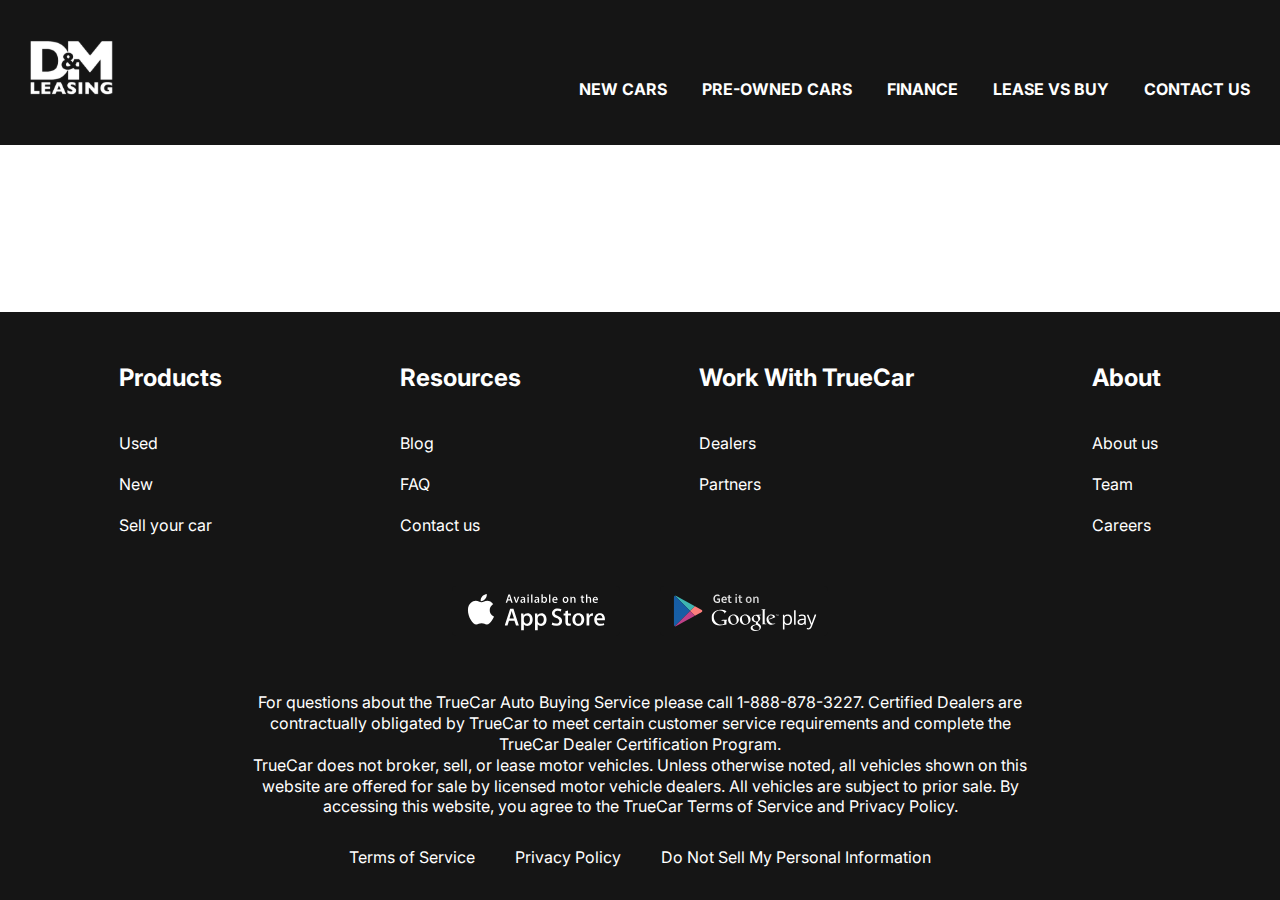
==== contacts.html @ af0cc196 "first commit 3:00" ====
<!DOCTYPE html>
<html lang="en">
<head>
  <meta charset="UTF-8">
  <meta http-equiv="X-UA-Compatible" content="IE=edge">
  <meta name="viewport" content="width=device-width, initial-scale=1.0">
  <title>Document</title>
  <link rel="preconnect" href="https://fonts.googleapis.com">
  <link rel="preconnect" href="https://fonts.gstatic.com" crossorigin>
  <link href="https://fonts.googleapis.com/css2?family=Inter:wght@400;700&family=Roboto:ital,wght@1,700&display=swap"
    rel="stylesheet">
  <link rel="stylesheet" href="css/style.css">
</head>
<body>

  <div class="wrapper">
  <header class="header">
      <div class="container">
        <div class="header__inner">
          <a class="logo" href="#">
            <img class="logo__img" src="images/logo.svg" alt="">
          </a>
          <nav class="menu">
            <ul class="menu__list">
              <li class="menu__list-item">
                <a class="menu__list-link" href="#">NEW CARS</a>
              </li>
              <li class="menu__list-item">
                <a class="menu__list-link" href="#">PRE-OWNED CARS</a>
              </li>
              <li class="menu__list-item">
                <a class="menu__list-link" href="#">FINANCE</a>
              </li>
              <li class="menu__list-item">
                <a class="menu__list-link" href="#">LEASE VS BUY</a>
              </li>
              <li class="menu__list-item">
                <a class="menu__list-link" href="#">CONTACT US</a>
              </li>
            </ul>
          </nav>
        </div>
      </div>
    </header>
    <main class="main">

      
    </main>
    <footer class="footer">
      <div class="container">
        <nav class="footer__menu">
          <ul class="footer__menu-list">
            <li class="footer__menu-item">
              <p class="footer__menu-title">Products</p>
            </li>
            <li class="footer__menu-item">
              <a class="footer__menu-link" href="#">Used</a>
            </li>
            <li class="footer__menu-item">
              <a class="footer__menu-link" href="#">New</a>
            </li>
            <li class="footer__menu-item">
              <a class="footer__menu-link" href="#">Sell your car</a>
            </li>
          </ul>
          <ul class="footer__menu-list">
            <li class="footer__menu-item">
              <p class="footer__menu-title">Resources</p>
            </li>
            <li class="footer__menu-item">
              <a class="footer__menu-link" href="#">Blog</a>
            </li>
            <li class="footer__menu-item">
              <a class="footer__menu-link" href="#">FAQ</a>
            </li>
            <li class="footer__menu-item">
              <a class="footer__menu-link" href="#">Contact us</a>
            </li>
          </ul>
          <ul class="footer__menu-list">
            <li class="footer__menu-item">
              <p class="footer__menu-title">Work With TrueCar</p>
            </li>
            <li class="footer__menu-item">
              <a class="footer__menu-link" href="#">Dealers</a>
            </li>
            <li class="footer__menu-item">
              <a class="footer__menu-link" href="#">Partners</a>
            </li>
          </ul>
          <ul class="footer__menu-list">
            <li class="footer__menu-item">
              <p class="footer__menu-title">About</p>
            </li>
            <li class="footer__menu-item">
              <a class="footer__menu-link" href="#">About us</a>
            </li>
            <li class="footer__menu-item">
              <a class="footer__menu-link" href="#">Team</a>
            </li>
            <li class="footer__menu-item">
              <a class="footer__menu-link" href="#">Careers</a>
            </li>
          </ul>
        </nav>
          <ul class="app">
            <li class="app__item">
              <a class="app__class-link" href="#">
                <img class="app__item-img" src="images/appstore.svg" alt="">
              </a>
            </li>
            <li class="app__item">
              <a class="app__class-link" href="#">
                <img class="app__item-img" src="images/googleplay.svg" alt="">
              </a>
            </li>
          </ul>
          <div class="footer__copy">
            <p class="footer__copy-text">
              For questions about the TrueCar Auto Buying Service please call 1-888-878-3227.
              Certified Dealers are contractually obligated by TrueCar to meet certain customer service requirements and complete the
              TrueCar Dealer Certification Program.
            </p>
            <p class="footer__copy-text">
              TrueCar does not broker, sell, or lease motor vehicles. Unless otherwise noted, all vehicles shown on this website are
              offered for sale by licensed motor vehicle dealers. All vehicles are subject to prior sale. By accessing this website,
              you agree to the TrueCar Terms of Service and Privacy Policy.
            </p>
          </div>
          <nav class="copy__nav">
            <ul class="copy__nav-list">
              <li class="copy__nav-item">
                <a class="copy__nav-link" href="#">Terms of Service</a>
              </li>
              <li class="copy__nav-item">
                <a class="copy__nav-link" href="#">Privacy Policy</a>
              </li>
              <li class="copy__nav-item">
                <a class="copy__nav-link" href="#">Do Not Sell My Personal Information</a>
              </li>
            </ul>
          </nav>
      </div>
    </footer>
  </div>
  
</body>
</html>
---- css/style.css ----
html {
  box-sizing: border-box;
}

*,
*::after,
*::before {
  box-sizing: inherit;
  margin: 0;
  padding: 0;
}

html,
body {
  height: 100%;
}

ul {
  list-style-type: none;
}

a {
  text-decoration: none;
  color: inherit;
}

.wrapper {
  min-height: 100%;
  display: flex;
  flex-direction: column;
}

.container {
  max-width: 1220px;
  margin: 0 auto;
  padding: 10px auto;
}

body {
  font-family: 'Inter', sans-serif;
  font-size: 16px;
  font-weight: 400;
  line-height: 1.3;
}

.header {
  background-color: #151515;
}

.header-main {
  background-color: transparent;
  position: absolute;
  z-index: 5;
  left: 0;
  right: 0;
}

.header__inner {
  padding-top: 40px;
  padding-bottom: 45px;
  display: flex;
  justify-content: space-between;
  align-items: flex-end;
}

.menu__list {
  display: flex;
  gap: 35px;
}

.menu__list-link {
  color: #fff;
  text-transform: uppercase;
  font-weight: 700;
}

.footer {
  background-color: #151515;
  padding: 50px 0 32px;
  color: #fff;
}

.footer__menu {
  display: flex;
  justify-content: space-around;
  margin-bottom: 50px;
}

.footer__menu-list {
  max-width: 250px;
}

.footer__menu-title {
  font-weight: 700;
  font-size: 24px;
  padding-bottom: 20px;
}

.footer__menu-item+.footer__menu-item {
  padding-top: 20px;
}

.app {
  display: flex;
  justify-content: center;
  gap: 40px;
  margin-bottom: 52px;
}

.footer__copy {
  max-width: 800px;
  margin: 0 auto 30px;
  text-align: center;
}

.copy__nav-list {
  display: flex;
  justify-content: center;
  gap: 40px;
}

.main {
  flex-grow: 1;
}

.top {
  color: #fff;
  text-align: center;
  padding-top: 250px;
  padding-bottom: 50px;
  position: absolute;
  z-index: 5;
  left: 0;
  right: 0;
}

.title {
  padding-bottom: 40px;
  font-size: 96px;
  font-weight: 700;
}

.top__link {
  background-color: #151515;
  padding: 23px;
  max-width: 430px;
  width: 100%;
  display: inline-block;
  text-transform: uppercase;
  font-size: 36px;
  font-weight: 700;
}

.swiper::after{
  content: '';
  background: rgba(21, 21, 21,.6);
  position: absolute;
  z-index: 5;
  left: 0;
  right: 0;
  bottom: 0;
  top: 0;

}


.swiper-wrapper {
}

.swiper-slide {
  background-repeat: no-repeat;
  block-size: cover;
  background-position: center;
  height: 100vh;
}

.swiper-pagination-bullet{
  width: 120px;
  height: 3px;
  background-color: #151515;
  border-radius: 0;
  opacity: 1;
}


.swiper-pagination-horizontal.swiper-pagination-bullets .swiper-pagination-bullet {
  margin: 0 15px;
}
 

.swiper-pagination-bullets.swiper-pagination-horizontal {
  bottom: 50px;
}

.swiper-pagination-bullet-active{
  height: 6px;
  background-color: #fff;
}
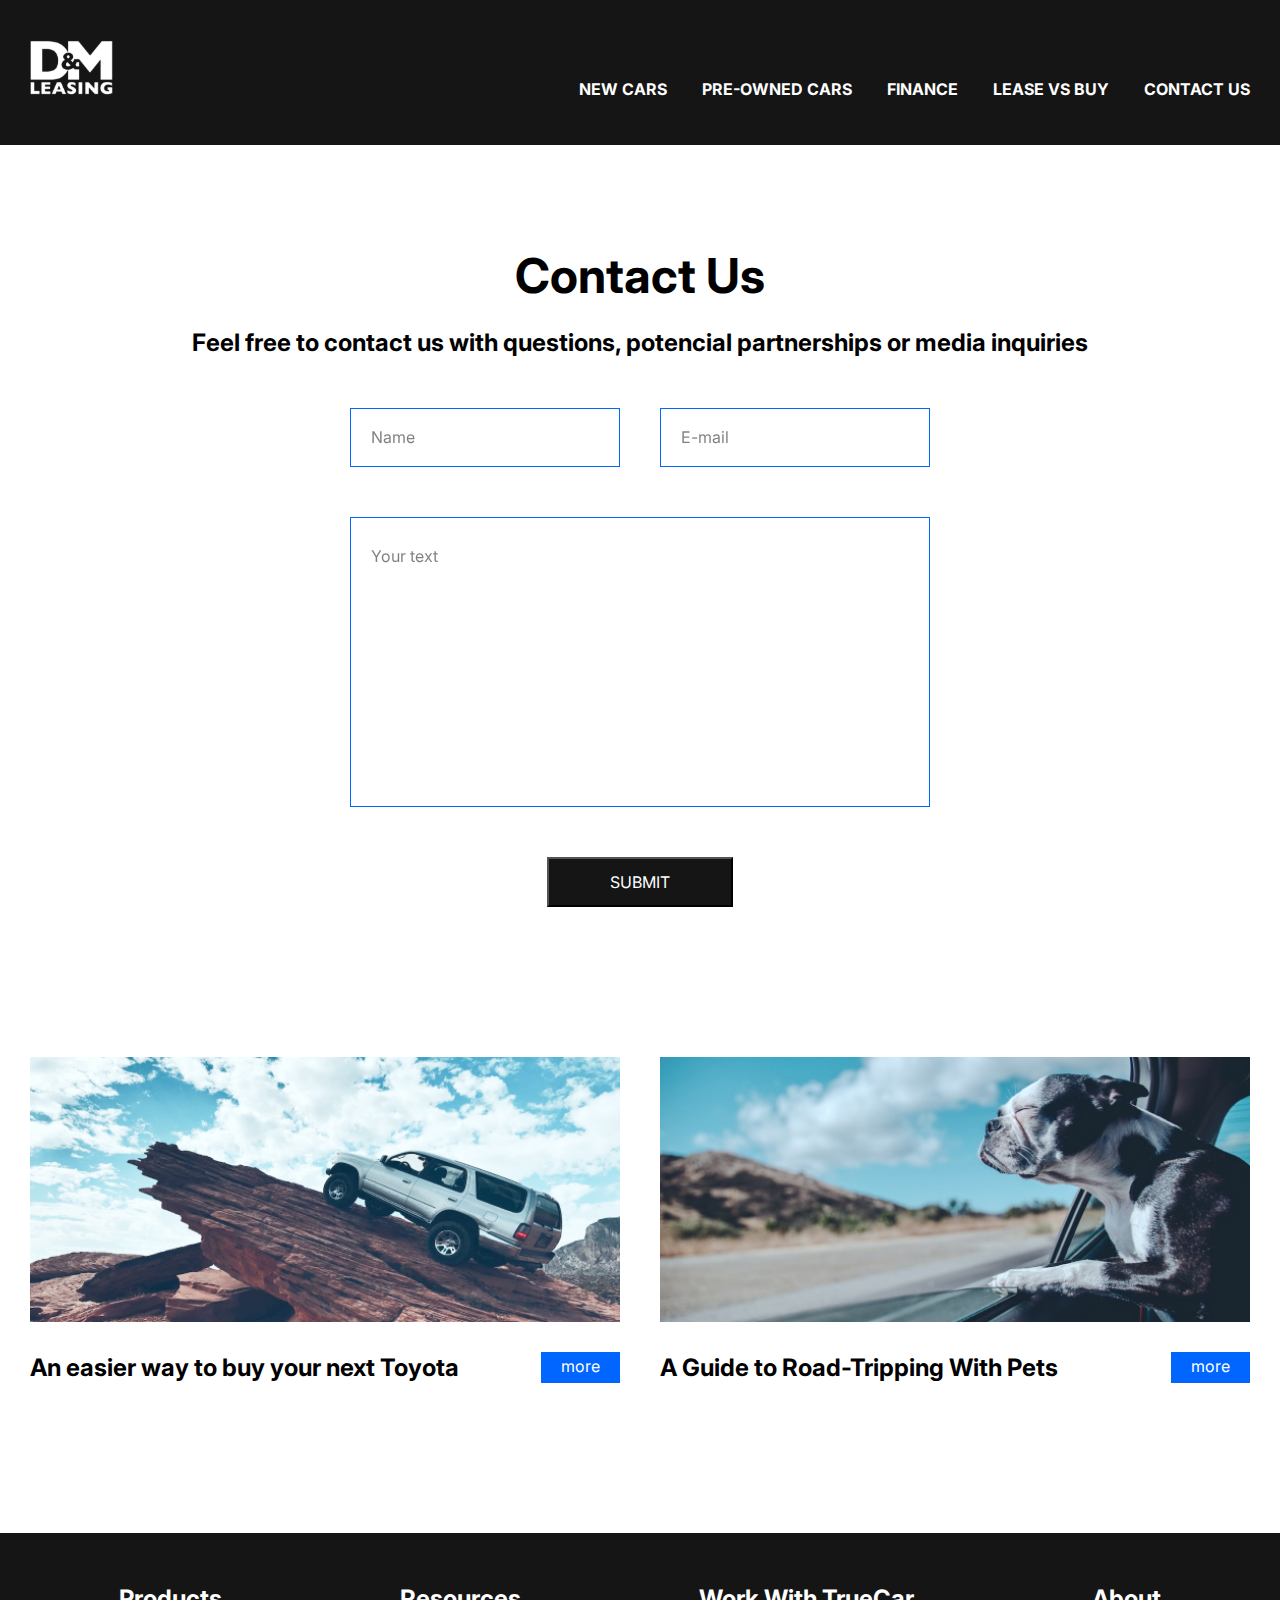
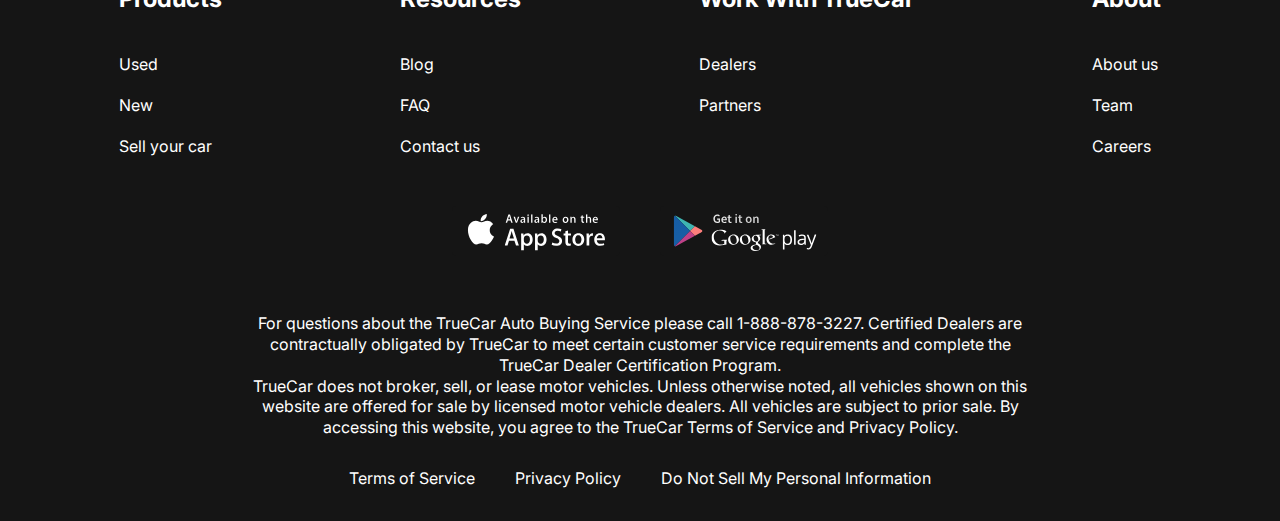
==== commit 7e9e46ce: "add contacts- page" ====
--- a/contacts.html
+++ b/contacts.html
@@ -17,7 +17,7 @@
   <header class="header">
       <div class="container">
         <div class="header__inner">
-          <a class="logo" href="#">
+          <a class="logo" href="index.html">
             <img class="logo__img" src="images/logo.svg" alt="">
           </a>
           <nav class="menu">
@@ -43,9 +43,37 @@
       </div>
     </header>
     <main class="main">
-
-      
-    </main>
+        <section class="contacts">
+          <div class="container">
+            <h2 class="section-title contacts__title">Contact Us</h2>
+            <p class="contacts__text">
+              Feel free to contact us with questions, potencial partnerships or media inquiries
+            </p>
+            <form class="form" action="#">
+              <input class="form__input" type="text" placeholder="Name"> 
+              <input class="form__input" type="email" placeholder="E-mail">
+              <textarea class="form__textarea" placeholder="Your text"></textarea>
+              <button class="form__btn" type="submit">SUBMIT</button>
+            </form>
+          </div>
+        </section>
+        <section class="blog">
+          <div class="container">
+            <div class="blog__items">
+              <div class="blog__item">
+                <img class="blog__item-img" src="images/blog-1.jpg" alt="">
+                <h4 class="blog__item-title">An easier way to buy your next Toyota</h4>
+                <a class="blog__item-link" href="#">more</a>
+              </div>
+              <div class="blog__item">
+                <img class="blog__item-img" src="images/blog-2.jpg" alt="">
+                <h4 class="blog__item-title">A Guide to Road-Tripping With Pets</h4>
+                <a class="blog__item-link" href="#">more</a>
+              </div>
+            </div>
+          </div>
+        </section>
+     </main>
     <footer class="footer">
       <div class="container">
         <nav class="footer__menu">
--- a/css/style.css
+++ b/css/style.css
@@ -1,10 +1,8 @@
 html {
   box-sizing: border-box;
-}
-
-*,
-*::after,
-*::before {
+ }
+
+*, *::after,  *::before {
   box-sizing: inherit;
   margin: 0;
   padding: 0;
@@ -22,32 +20,39 @@
 a {
   text-decoration: none;
   color: inherit;
-}
-
-.wrapper {
+} 
+
+.section-title{
+  margin-bottom: 50px;
+  font-size: 48px;
+  font-weight: 700;
+  text-align: center;
+}
+
+.wrapper{
   min-height: 100%;
   display: flex;
   flex-direction: column;
 }
 
-.container {
+.container{
   max-width: 1220px;
   margin: 0 auto;
   padding: 10px auto;
 }
 
-body {
+body{
   font-family: 'Inter', sans-serif;
   font-size: 16px;
   font-weight: 400;
   line-height: 1.3;
 }
 
-.header {
+.header{
   background-color: #151515;
 }
 
-.header-main {
+.header-main{
   background-color: transparent;
   position: absolute;
   z-index: 5;
@@ -68,7 +73,7 @@
   gap: 35px;
 }
 
-.menu__list-link {
+.menu__list-link { 
   color: #fff;
   text-transform: uppercase;
   font-weight: 700;
@@ -96,7 +101,7 @@
   padding-bottom: 20px;
 }
 
-.footer__menu-item+.footer__menu-item {
+.footer__menu-item + .footer__menu-item {
   padding-top: 20px;
 }
 
@@ -153,7 +158,7 @@
 
 .swiper::after{
   content: '';
-  background: rgba(21, 21, 21,.6);
+  background: rgba(21,21,21,.6);
   position: absolute;
   z-index: 5;
   left: 0;
@@ -164,12 +169,10 @@
 }
 
 
-.swiper-wrapper {
-}
 
 .swiper-slide {
   background-repeat: no-repeat;
-  block-size: cover;
+  background-size: cover;
   background-position: center;
   height: 100vh;
 }
@@ -195,4 +198,226 @@
 .swiper-pagination-bullet-active{
   height: 6px;
   background-color: #fff;
-}+}
+
+.why-lease{
+  padding: 150px 0;
+}
+
+.why-lease__list{
+  display: grid;
+  grid-template-columns: repeat(4, 1fr);
+  gap: 40px;
+  text-align: center;
+}
+.why-lease__item-img{
+  margin-bottom: 30px;
+
+}
+.why-lease__item-title{
+ margin-bottom: 30px;
+ font-size: 24px;
+ font-weight: 700;
+}
+
+.how-does{
+  padding-bottom: 150px;
+}
+.how-does__inner{
+  max-width: 600px;
+  margin: 0 auto;
+}
+
+.how__does-title{
+  font-size: 24px;
+  font-weight: 700;
+  padding-top: 50px;
+}
+
+.how__does-list{
+  padding: 50px 0 70px;
+  counter-reset: myCounter;
+}
+
+.how__does-item{
+  list-style-type: none;
+  width: 270px;
+  position: relative;
+  margin-left: auto;
+  padding-left: 240px;
+  box-sizing: content-box;
+  padding: 19px 0 19px 240px;
+  min-height: 63px;
+}
+
+.how__does-item + .how__does-item{
+ margin-top: 40px;
+}
+
+.how__does-item::before{
+  counter-increment: myCounter;
+  content: counter(myCounter);
+  display: flex;
+  justify-content: center;
+  align-items: center; 
+  font-size: 48px;
+  font-weight: 700;
+  background-color: #0066ff;
+  width: 100px;
+  height: 100px;
+  border-radius: 50%;
+  color: #fff;
+  position: absolute;
+  left: 0;
+  top: 0;
+} 
+
+.video{
+  padding-bottom: 150px;
+}
+
+.video__title{
+  margin-bottom: 20px;
+} 
+
+.video__text{
+  font-size: 24px;
+  font-weight: 700;
+  margin-bottom: 50px;
+  text-align: center;
+}
+
+.video__content{
+  margin: 0 auto;
+  display: block;
+}
+.important{
+  padding-bottom: 150px;
+}
+
+.important__title{
+  margin-bottom: 20px;
+}
+.important__text{
+  max-width: 580px;
+  margin: 0 auto 50px;
+}
+
+.important__list{
+  display: grid;
+  grid-template-columns: repeat(4, 1fr);
+}
+
+.important__item-img{
+  margin-bottom: 20px;
+}
+
+.contacts{
+  padding: 100px 0 150px;
+}
+
+.contacts__title{
+  margin-bottom: 20px;
+}
+
+.contacts__text{
+  text-align: center;
+  font-weight: 700;
+  font-size: 24px;
+  margin-bottom: 50px;
+  padding: 0 100px;
+}
+
+.form{
+  max-width: 580px;
+  margin: 0 auto;
+  display: flex; 
+  justify-content: space-between;
+  flex-wrap: wrap;
+}
+
+.form__input{
+  width: 270px;
+  padding: 18px 20px;
+  display: inline-block;
+  border: 1px solid #0066FF;
+  margin-bottom: 50px;
+  font-family: 'Inter', sans-serif;
+  font-size: 16px;
+  font-weight: 400;
+  line-height: 1.3;
+  color: #000;
+}
+   
+
+.form__input::placeholder,
+.form__textarea::placeholder{
+  font-family: 'Inter', sans-serif;
+  font-size: 16px;
+  font-weight: 400;
+  line-height: 1.3;
+  color: #000;
+  opacity: 0.5;
+}
+
+.form__textarea{
+  width: 100%;
+  resize: none;
+  padding: 28px 20px;
+  height: 290px;
+  border: 1px solid #0066FF;
+  font-family: 'Inter', sans-serif;
+  font-size: 16px;
+  font-weight: 400;
+  line-height: 1.3;
+  color: #000;
+  margin-bottom: 50px;
+}
+
+.form__btn{
+  text-transform: uppercase;
+  color: #fff;
+  background-color: #151515;
+  font-family: 'Inter', sans-serif;
+  font-size: 16px;
+  font-weight: 400;
+  padding: 13px 61px;
+  margin: 0 auto;
+}
+
+.blog{
+  padding-bottom: 150px;
+}
+
+.blog__items{
+  display: grid;
+  grid-template-columns: repeat(2, 1fr);
+  gap: 40px;
+}
+
+.blog__item{
+  display: flex;
+  justify-content: space-between;
+  flex-wrap: wrap;
+}
+
+.blog__item-img{
+  margin-bottom: 30px;
+  width: 100%;
+}
+
+.blog__item-title{
+  flex-basis: 446px;
+  font-size: 24px;
+  font-weight: 700;
+}
+
+.blog__item-link{
+  color: #fff;
+  background-color: #0066ff;
+  padding: 4px 20px;
+}
+
+
+
+
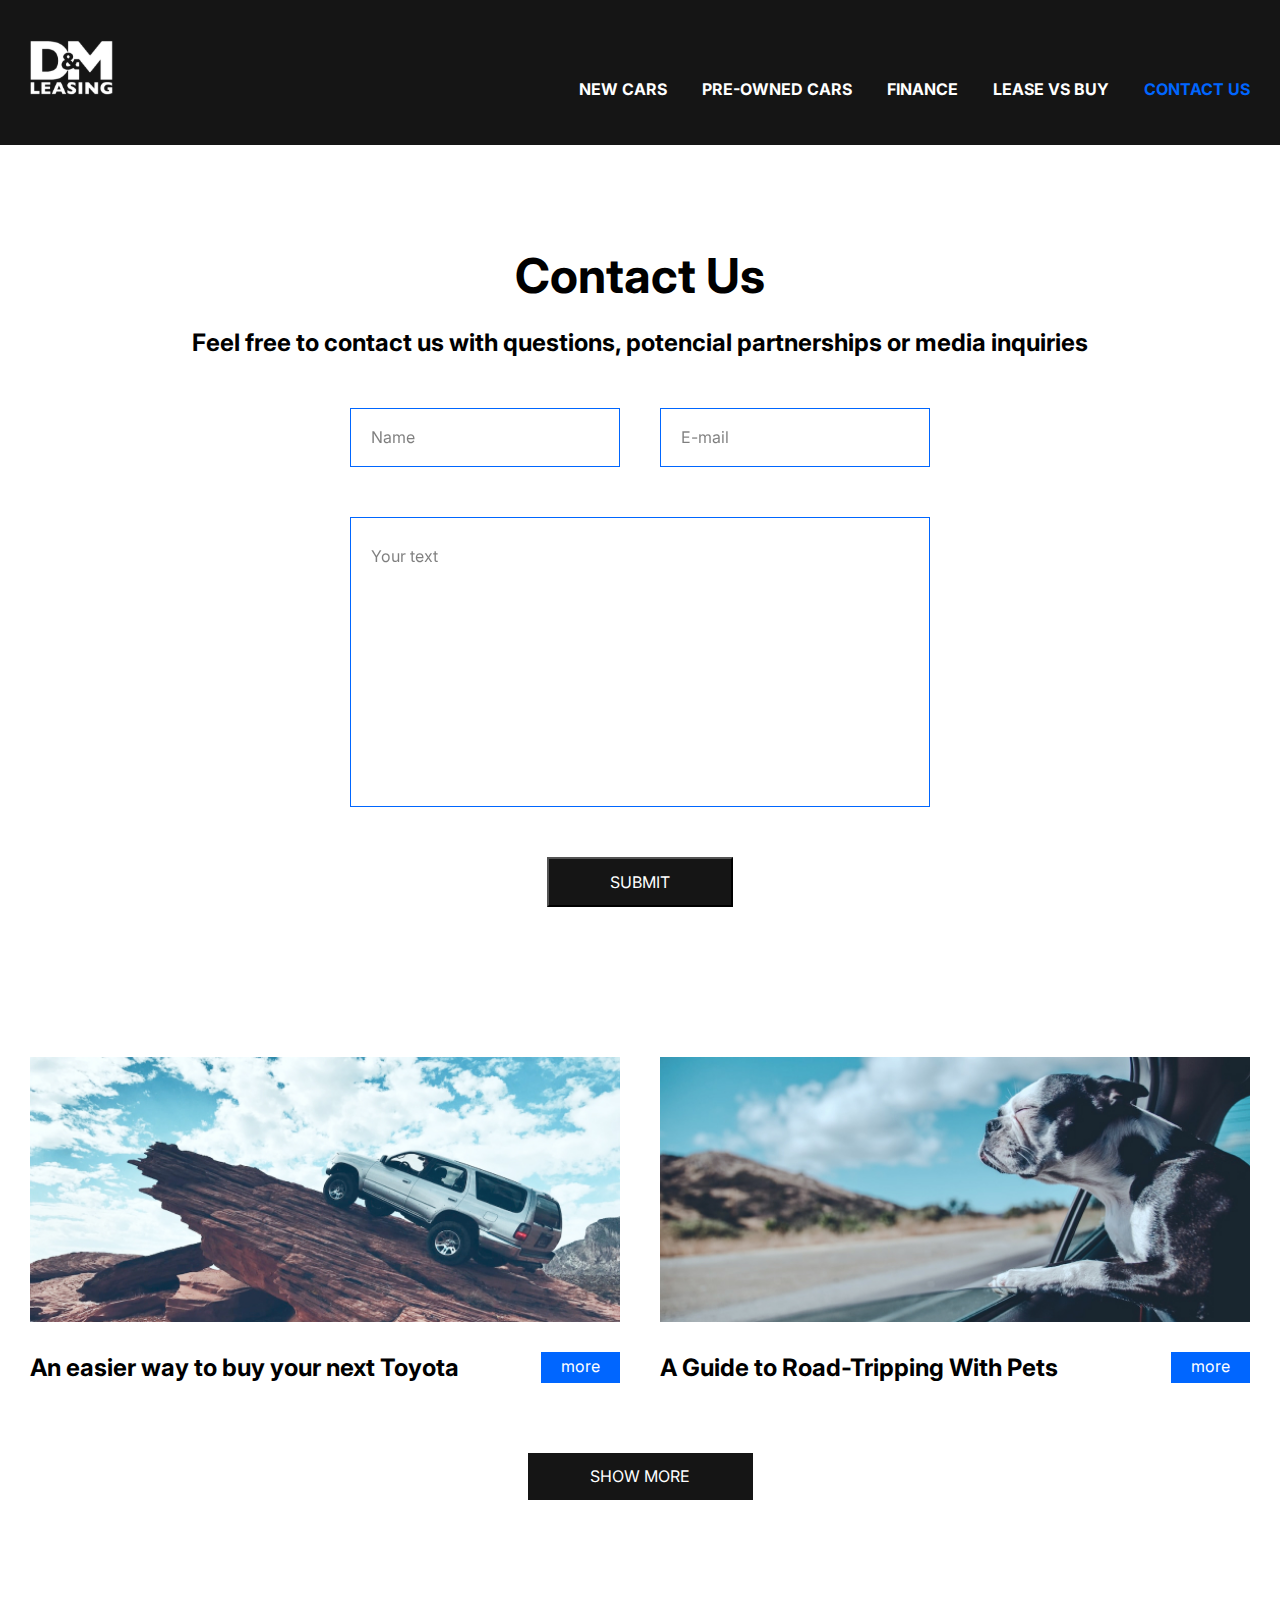
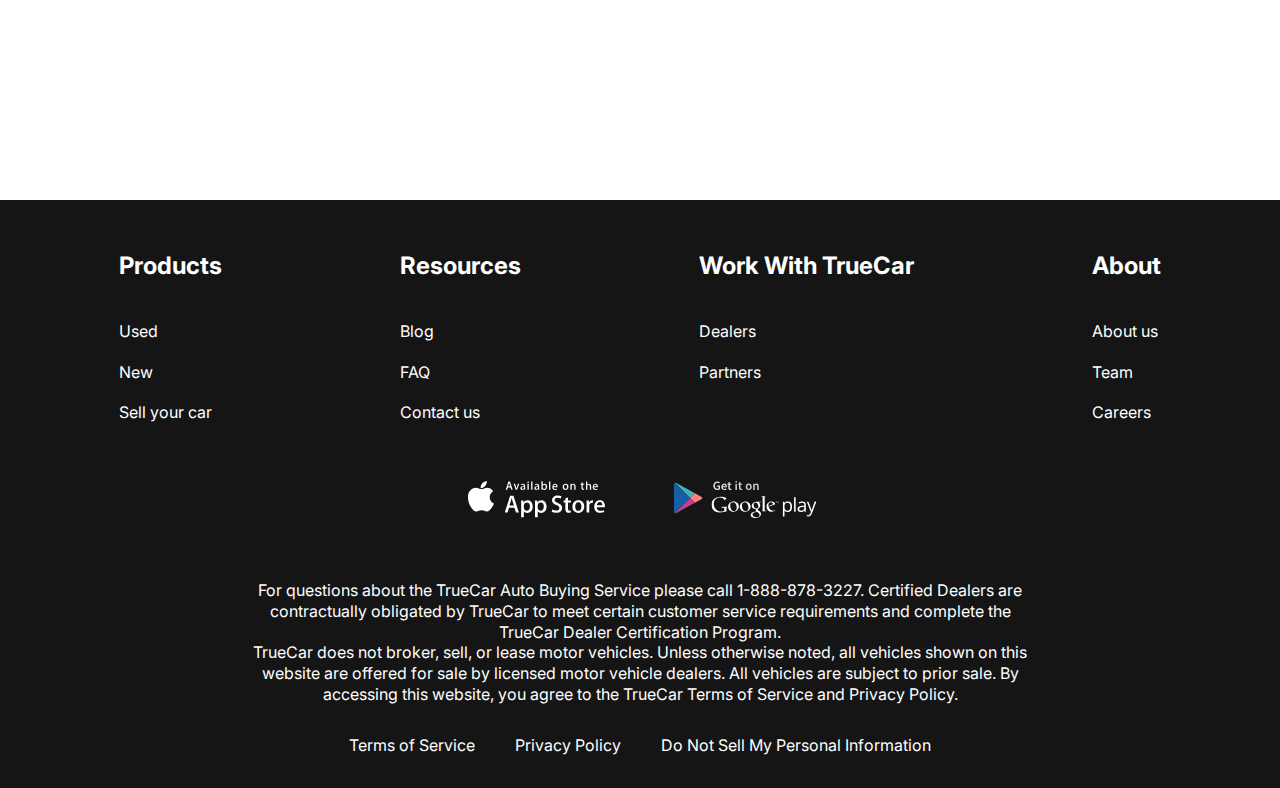
==== commit 139b52ec: "finish" ====
--- a/contacts.html
+++ b/contacts.html
@@ -23,7 +23,7 @@
           <nav class="menu">
             <ul class="menu__list">
               <li class="menu__list-item">
-                <a class="menu__list-link" href="#">NEW CARS</a>
+                <a class="menu__list-link" href="new-cars.html">NEW CARS</a>
               </li>
               <li class="menu__list-item">
                 <a class="menu__list-link" href="#">PRE-OWNED CARS</a>
@@ -35,7 +35,8 @@
                 <a class="menu__list-link" href="#">LEASE VS BUY</a>
               </li>
               <li class="menu__list-item">
-                <a class="menu__list-link" href="#">CONTACT US</a>
+                <a class="menu__list-link 
+                menu__list-link--active" href="#">CONTACT US</a>
               </li>
             </ul>
           </nav>
@@ -71,6 +72,7 @@
                 <a class="blog__item-link" href="#">more</a>
               </div>
             </div>
+            <a class="showmore-link" href="#">SHOW MORE</a>
           </div>
         </section>
      </main>
--- a/css/style.css
+++ b/css/style.css
@@ -77,6 +77,10 @@
   color: #fff;
   text-transform: uppercase;
   font-weight: 700;
+}
+
+.menu__list-link--active{
+  color: #0066FF;
 }
 
 .footer {
@@ -393,6 +397,7 @@
   display: grid;
   grid-template-columns: repeat(2, 1fr);
   gap: 40px;
+  margin-bottom: 70px;
 }
 
 .blog__item{
@@ -418,6 +423,99 @@
   padding: 4px 20px;
 }
 
-
-
-
+.showmore-link{
+ text-transform: uppercase;
+ background-color: #151515;
+ padding: 13px;
+ color: #fff;
+ width: 225px;
+ margin: 70px auto 150px; 
+ text-align: center;
+ display: block;
+
+}
+
+.choose{
+  padding: 100px 0 150px;
+}
+
+.tabs__btn{
+  padding: 0 150px;
+  display: flex;
+justify-content: space-between;
+  gap: 80px;
+  padding-bottom: 100px;
+   
+}
+
+.tabs__btn-item{
+  font-size: 24px;
+  font-weight: 700;
+  cursor: pointer;
+  border: none;
+  background-color: transparent;
+  padding: 0;
+}
+
+.tabs__btn-item--active{
+   color: #0066FF;
+}
+
+.tabs__content-item{
+  display: none;
+  grid-template-columns: repeat(4, 1fr);
+  gap: 100px 40px;
+}
+ 
+.tabs__content-item.tabs__content-item--active{
+  display: grid;
+}
+
+.card{
+  text-align: center;
+}
+
+/* .card__img{
+  margin-bottom: 20px;
+} */
+
+.card__content{
+  padding: 0 5px;
+  border: 1px solid #0066FF;
+  border-top: 0;
+}
+
+.card__img{
+  display: block;
+}
+
+.card__title{
+  padding-top: 20px;
+  font-size: 24px;
+  font-weight: 700;
+  margin-bottom: 20px;
+
+}
+
+.card__text{
+  margin-bottom: 20px;
+}
+
+.card__price{
+ margin-bottom: 20px;
+ margin-bottom: 20px;
+ font-weight: 700;
+ font-size: 24px;
+}
+
+.card__link{ 
+
+}  
+
+.card__link{
+  display: block;
+  color: #0066FF;
+  border: 1px solid #0066FF;
+  border-top: 0;
+}
+
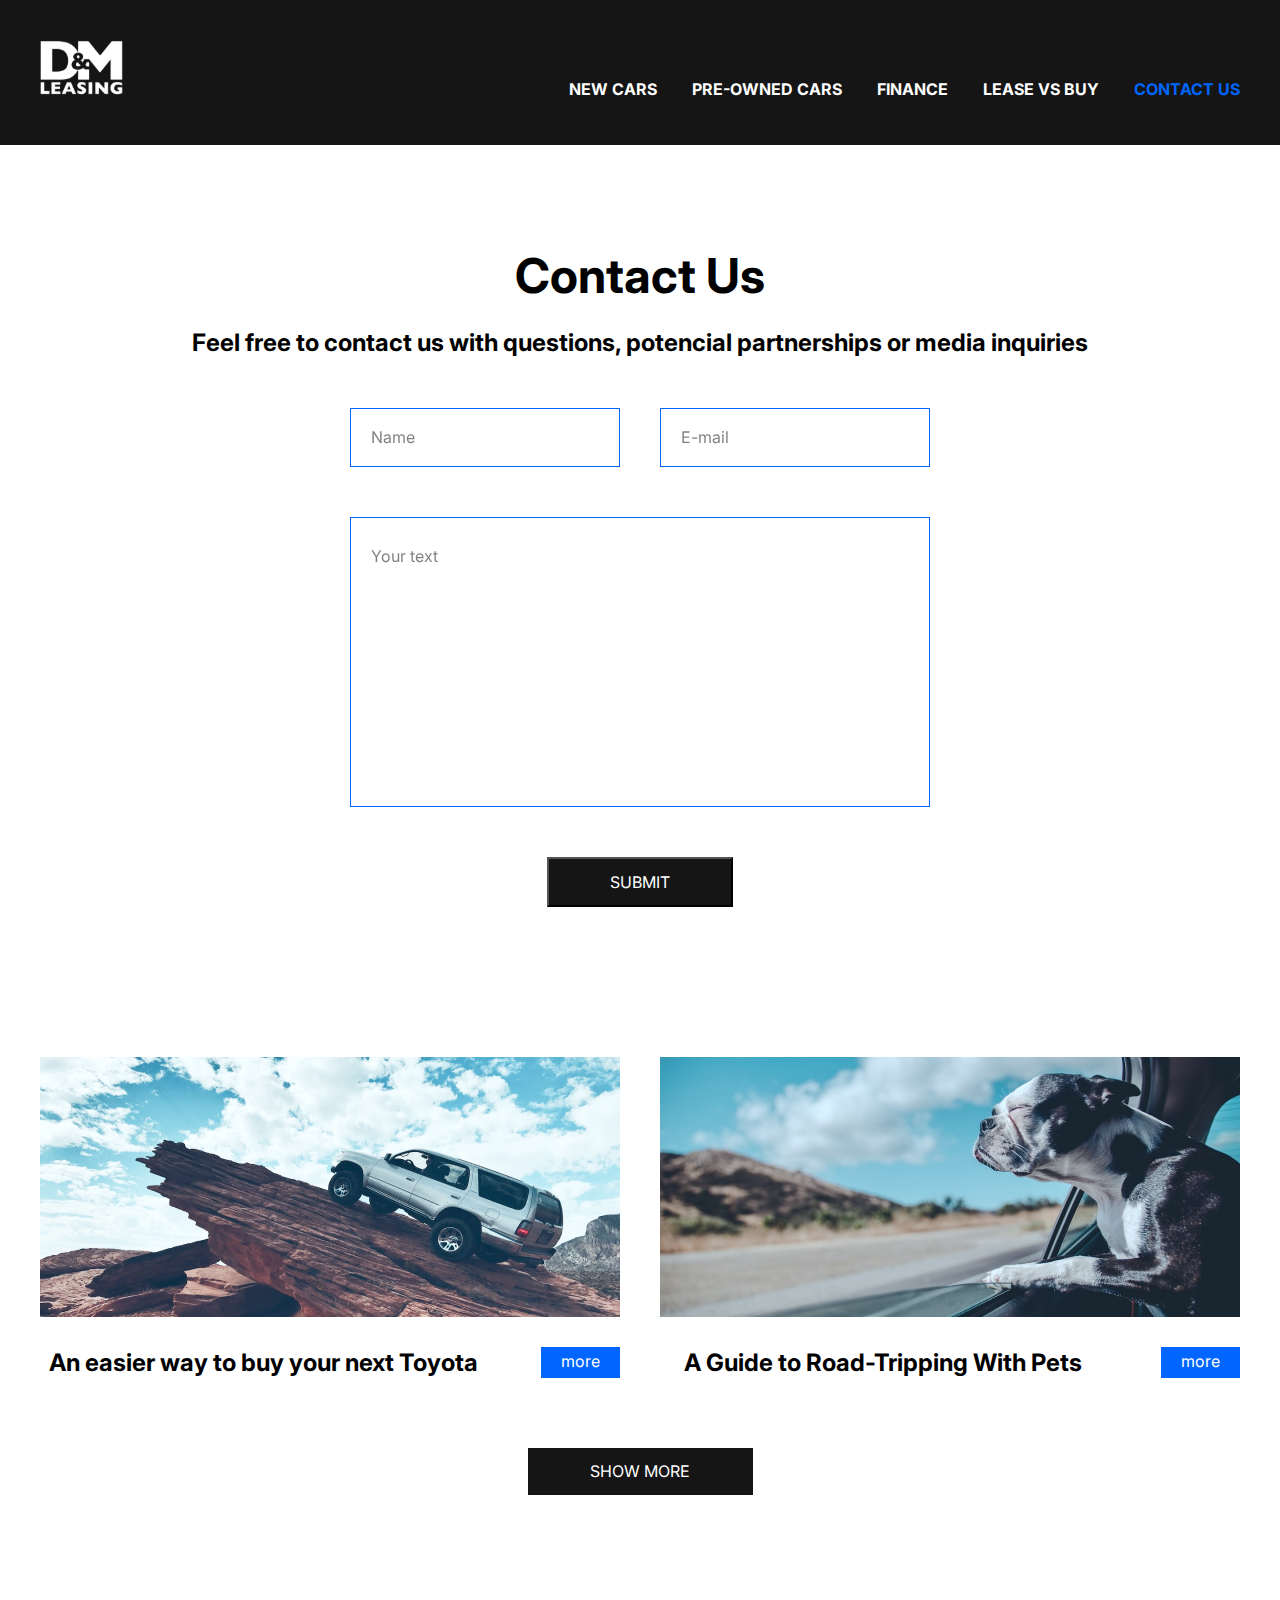
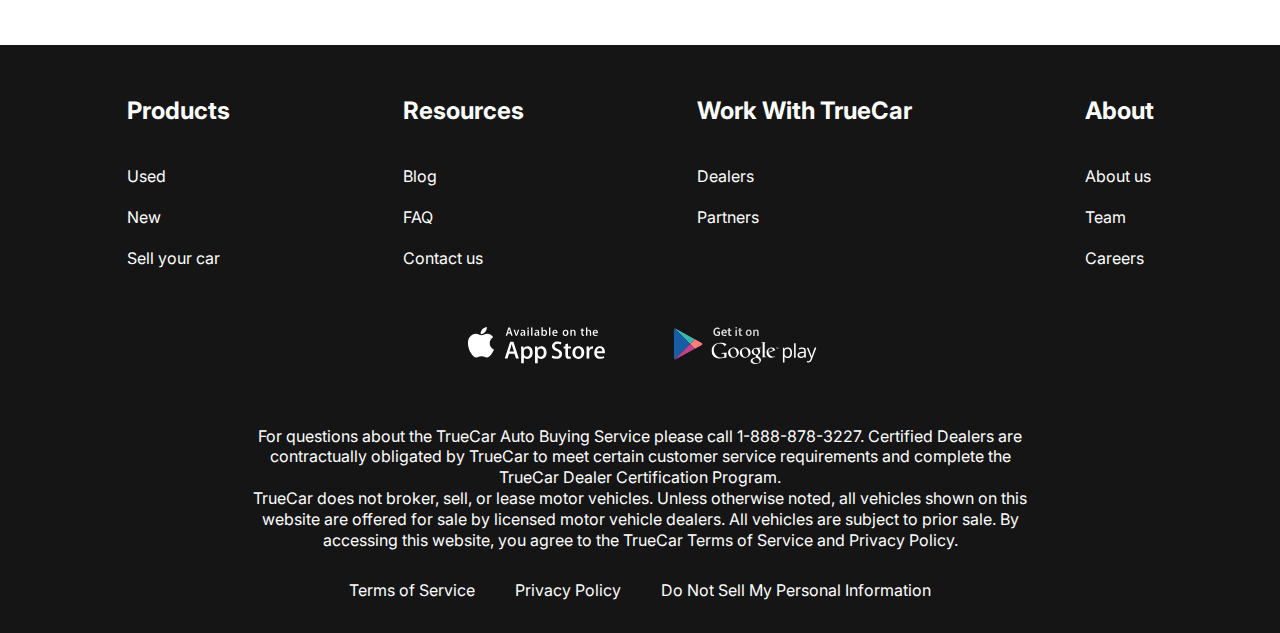
==== commit f3b21309: "add before finish" ====
--- a/contacts.html
+++ b/contacts.html
@@ -1,5 +1,6 @@
 <!DOCTYPE html>
 <html lang="en">
+
 <head>
   <meta charset="UTF-8">
   <meta http-equiv="X-UA-Compatible" content="IE=edge">
@@ -11,10 +12,11 @@
     rel="stylesheet">
   <link rel="stylesheet" href="css/style.css">
 </head>
+
 <body>
 
   <div class="wrapper">
-  <header class="header">
+    <header class="header">
       <div class="container">
         <div class="header__inner">
           <a class="logo" href="index.html">
@@ -44,38 +46,38 @@
       </div>
     </header>
     <main class="main">
-        <section class="contacts">
-          <div class="container">
-            <h2 class="section-title contacts__title">Contact Us</h2>
-            <p class="contacts__text">
-              Feel free to contact us with questions, potencial partnerships or media inquiries
-            </p>
-            <form class="form" action="#">
-              <input class="form__input" type="text" placeholder="Name"> 
-              <input class="form__input" type="email" placeholder="E-mail">
-              <textarea class="form__textarea" placeholder="Your text"></textarea>
-              <button class="form__btn" type="submit">SUBMIT</button>
-            </form>
+      <section class="contacts">
+        <div class="container">
+          <h2 class="section-title contacts__title">Contact Us</h2>
+          <p class="contacts__text">
+            Feel free to contact us with questions, potencial partnerships or media inquiries
+          </p>
+          <form class="form" action="#">
+            <input class="form__input" type="text" placeholder="Name">
+            <input class="form__input" type="email" placeholder="E-mail">
+            <textarea class="form__textarea" placeholder="Your text"></textarea>
+            <button class="form__btn" type="submit">SUBMIT</button>
+          </form>
+        </div>
+      </section>
+      <section class="blog">
+        <div class="container">
+          <div class="blog__items">
+            <div class="blog__item">
+              <img class="blog__item-img" src="images/blog-1.jpg" alt="">
+              <h4 class="blog__item-title">An easier way to buy your next Toyota</h4>
+              <a class="blog__item-link" href="#">more</a>
+            </div>
+            <div class="blog__item">
+              <img class="blog__item-img" src="images/blog-2.jpg" alt="">
+              <h4 class="blog__item-title">A Guide to Road-Tripping With Pets</h4>
+              <a class="blog__item-link" href="#">more</a>
+            </div>
           </div>
-        </section>
-        <section class="blog">
-          <div class="container">
-            <div class="blog__items">
-              <div class="blog__item">
-                <img class="blog__item-img" src="images/blog-1.jpg" alt="">
-                <h4 class="blog__item-title">An easier way to buy your next Toyota</h4>
-                <a class="blog__item-link" href="#">more</a>
-              </div>
-              <div class="blog__item">
-                <img class="blog__item-img" src="images/blog-2.jpg" alt="">
-                <h4 class="blog__item-title">A Guide to Road-Tripping With Pets</h4>
-                <a class="blog__item-link" href="#">more</a>
-              </div>
-            </div>
-            <a class="showmore-link" href="#">SHOW MORE</a>
-          </div>
-        </section>
-     </main>
+          <a class="showmore-link" href="#">SHOW MORE</a>
+        </div>
+      </section>
+    </main>
     <footer class="footer">
       <div class="container">
         <nav class="footer__menu">
@@ -133,46 +135,50 @@
             </li>
           </ul>
         </nav>
-          <ul class="app">
-            <li class="app__item">
-              <a class="app__class-link" href="#">
-                <img class="app__item-img" src="images/appstore.svg" alt="">
-              </a>
+        <ul class="app">
+          <li class="app__item">
+            <a class="app__class-link" href="#">
+              <img class="app__item-img" src="images/appstore.svg" alt="">
+            </a>
+          </li>
+          <li class="app__item">
+            <a class="app__class-link" href="#">
+              <img class="app__item-img" src="images/googleplay.svg" alt="">
+            </a>
+          </li>
+        </ul>
+        <div class="footer__copy">
+          <p class="footer__copy-text">
+            For questions about the TrueCar Auto Buying Service please call 1-888-878-3227.
+            Certified Dealers are contractually obligated by TrueCar to meet certain customer service requirements and
+            complete the
+            TrueCar Dealer Certification Program.
+          </p>
+          <p class="footer__copy-text">
+            TrueCar does not broker, sell, or lease motor vehicles. Unless otherwise noted, all vehicles shown on this
+            website are
+            offered for sale by licensed motor vehicle dealers. All vehicles are subject to prior sale. By accessing
+            this website,
+            you agree to the TrueCar Terms of Service and Privacy Policy.
+          </p>
+        </div>
+        <nav class="copy__nav">
+          <ul class="copy__nav-list">
+            <li class="copy__nav-item">
+              <a class="copy__nav-link" href="#">Terms of Service</a>
             </li>
-            <li class="app__item">
-              <a class="app__class-link" href="#">
-                <img class="app__item-img" src="images/googleplay.svg" alt="">
-              </a>
+            <li class="copy__nav-item">
+              <a class="copy__nav-link" href="#">Privacy Policy</a>
+            </li>
+            <li class="copy__nav-item">
+              <a class="copy__nav-link" href="#">Do Not Sell My Personal Information</a>
             </li>
           </ul>
-          <div class="footer__copy">
-            <p class="footer__copy-text">
-              For questions about the TrueCar Auto Buying Service please call 1-888-878-3227.
-              Certified Dealers are contractually obligated by TrueCar to meet certain customer service requirements and complete the
-              TrueCar Dealer Certification Program.
-            </p>
-            <p class="footer__copy-text">
-              TrueCar does not broker, sell, or lease motor vehicles. Unless otherwise noted, all vehicles shown on this website are
-              offered for sale by licensed motor vehicle dealers. All vehicles are subject to prior sale. By accessing this website,
-              you agree to the TrueCar Terms of Service and Privacy Policy.
-            </p>
-          </div>
-          <nav class="copy__nav">
-            <ul class="copy__nav-list">
-              <li class="copy__nav-item">
-                <a class="copy__nav-link" href="#">Terms of Service</a>
-              </li>
-              <li class="copy__nav-item">
-                <a class="copy__nav-link" href="#">Privacy Policy</a>
-              </li>
-              <li class="copy__nav-item">
-                <a class="copy__nav-link" href="#">Do Not Sell My Personal Information</a>
-              </li>
-            </ul>
-          </nav>
+        </nav>
       </div>
     </footer>
   </div>
-  
+  <script src="js/main.js"></script>
 </body>
+
 </html>--- a/css/style.css
+++ b/css/style.css
@@ -1,8 +1,10 @@
 html {
   box-sizing: border-box;
- }
-
-*, *::after,  *::before {
+}
+
+*,
+*::after,
+*::before {
   box-sizing: inherit;
   margin: 0;
   padding: 0;
@@ -20,39 +22,39 @@
 a {
   text-decoration: none;
   color: inherit;
-} 
-
-.section-title{
+}
+
+.section-title {
   margin-bottom: 50px;
   font-size: 48px;
   font-weight: 700;
   text-align: center;
 }
 
-.wrapper{
+.wrapper {
   min-height: 100%;
   display: flex;
   flex-direction: column;
 }
 
-.container{
+.container {
   max-width: 1220px;
   margin: 0 auto;
-  padding: 10px auto;
-}
-
-body{
+  padding: 0 10px;
+}
+
+body {
   font-family: 'Inter', sans-serif;
   font-size: 16px;
   font-weight: 400;
   line-height: 1.3;
 }
 
-.header{
+.header {
   background-color: #151515;
 }
 
-.header-main{
+.header-main {
   background-color: transparent;
   position: absolute;
   z-index: 5;
@@ -73,21 +75,23 @@
   gap: 35px;
 }
 
-.menu__list-link { 
+.menu__list-link {
   color: #fff;
   text-transform: uppercase;
   font-weight: 700;
 }
 
-.menu__list-link--active{
+.menu__list-link--active {
   color: #0066FF;
 }
 
-.footer {
+footer {
   background-color: #151515;
   padding: 50px 0 32px;
   color: #fff;
-}
+  position: relative;
+}
+
 
 .footer__menu {
   display: flex;
@@ -100,12 +104,12 @@
 }
 
 .footer__menu-title {
-  font-weight: 700;
-  font-size: 24px;
+  font-size: 24px;
+  font-weight: 700;
   padding-bottom: 20px;
 }
 
-.footer__menu-item + .footer__menu-item {
+.footer__menu-item+.footer__menu-item {
   padding-top: 20px;
 }
 
@@ -160,28 +164,33 @@
   font-weight: 700;
 }
 
-.swiper::after{
+.swiper-wrapper {
+  background: rgba(21, 21, 21, .6);
+  /* display: flex;
+  align-items: center;
+  overflow: hidden; */
+}
+
+.swiper::after {
   content: '';
-  background: rgba(21,21,21,.6);
+  background-color: rgba(21, 21, 21, .3);
   position: absolute;
   z-index: 5;
   left: 0;
   right: 0;
   bottom: 0;
   top: 0;
-
-}
-
-
+}
 
 .swiper-slide {
   background-repeat: no-repeat;
+  height: 100vh;
+  width: 100%;
   background-size: cover;
   background-position: center;
-  height: 100vh;
-}
-
-.swiper-pagination-bullet{
+}
+
+.swiper-pagination-bullet {
   width: 120px;
   height: 3px;
   background-color: #151515;
@@ -189,81 +198,85 @@
   opacity: 1;
 }
 
-
 .swiper-pagination-horizontal.swiper-pagination-bullets .swiper-pagination-bullet {
   margin: 0 15px;
 }
- 
 
 .swiper-pagination-bullets.swiper-pagination-horizontal {
   bottom: 50px;
 }
 
-.swiper-pagination-bullet-active{
+.swiper-pagination-bullet-active {
   height: 6px;
   background-color: #fff;
 }
 
-.why-lease{
+.why-lease {
   padding: 150px 0;
 }
 
-.why-lease__list{
+.why-lease__list {
   display: grid;
   grid-template-columns: repeat(4, 1fr);
   gap: 40px;
   text-align: center;
 }
-.why-lease__item-img{
+
+.why-lease__item-img {
   margin-bottom: 30px;
-
-}
-.why-lease__item-title{
- margin-bottom: 30px;
- font-size: 24px;
- font-weight: 700;
-}
-
-.how-does{
+}
+
+.why-lease__item-title {
+  margin-bottom: 30px;
+  font-size: 24px;
+  font-weight: 700;
+}
+
+.why-lease__item-text {
+  text-align: left;
+}
+
+.how-does {
   padding-bottom: 150px;
 }
-.how-does__inner{
+
+.how-does__inner {
   max-width: 600px;
   margin: 0 auto;
 }
 
-.how__does-title{
+
+.how__does-title {
   font-size: 24px;
   font-weight: 700;
   padding-top: 50px;
 }
 
-.how__does-list{
+.how__does-list {
   padding: 50px 0 70px;
   counter-reset: myCounter;
 }
 
-.how__does-item{
+.how__does-item {
   list-style-type: none;
   width: 270px;
   position: relative;
   margin-left: auto;
-  padding-left: 240px;
   box-sizing: content-box;
   padding: 19px 0 19px 240px;
   min-height: 63px;
 }
 
-.how__does-item + .how__does-item{
- margin-top: 40px;
-}
-
-.how__does-item::before{
+.how__does-item+.how__does-item {
+  margin-top: 40px;
+}
+
+.how__does-item::before {
   counter-increment: myCounter;
   content: counter(myCounter);
   display: flex;
   justify-content: center;
-  align-items: center; 
+  align-items: center;
   font-size: 48px;
   font-weight: 700;
   background-color: #0066ff;
@@ -274,57 +287,65 @@
   position: absolute;
   left: 0;
   top: 0;
-} 
-
-.video{
+}
+
+.video {
   padding-bottom: 150px;
 }
 
-.video__title{
-  margin-bottom: 20px;
-} 
-
-.video__text{
-  font-size: 24px;
-  font-weight: 700;
-  margin-bottom: 50px;
-  text-align: center;
-}
-
-.video__content{
+.video__title {
+  margin-bottom: 20px;
+}
+
+.video__text {
+  font-size: 24px;
+  font-weight: 700;
+  margin-bottom: 50px;
+  text-align: center;
+}
+
+.video__content {
   margin: 0 auto;
   display: block;
 }
-.important{
+
+.important {
   padding-bottom: 150px;
-}
-
-.important__title{
-  margin-bottom: 20px;
-}
-.important__text{
+  text-align: center;
+  /* Вирівнювання тексту по центру */
+}
+
+.important__title {
+  margin-bottom: 20px;
+  font-size: 24px;
+  font-weight: 700;
+  text-align: center;
+  /* Вирівнювання тексту по центру */
+}
+
+.important__text {
   max-width: 580px;
   margin: 0 auto 50px;
 }
 
-.important__list{
+.important__list {
   display: grid;
   grid-template-columns: repeat(4, 1fr);
 }
 
-.important__item-img{
-  margin-bottom: 20px;
-}
-
-.contacts{
+.important__item-img {
+  margin-bottom: 20px;
+}
+
+.contacts {
   padding: 100px 0 150px;
 }
 
-.contacts__title{
-  margin-bottom: 20px;
-}
-
-.contacts__text{
+.contacts__title {
+  margin-bottom: 20px;
+}
+
+.contacts__text {
   text-align: center;
   font-weight: 700;
   font-size: 24px;
@@ -332,30 +353,30 @@
   padding: 0 100px;
 }
 
-.form{
+.form {
   max-width: 580px;
   margin: 0 auto;
-  display: flex; 
+  display: flex;
   justify-content: space-between;
   flex-wrap: wrap;
 }
 
-.form__input{
+.form__input {
   width: 270px;
   padding: 18px 20px;
   display: inline-block;
-  border: 1px solid #0066FF;
+  border: 1px solid#0066ff;
   margin-bottom: 50px;
   font-family: 'Inter', sans-serif;
   font-size: 16px;
   font-weight: 400;
   line-height: 1.3;
   color: #000;
-}
-   
+
+}
 
 .form__input::placeholder,
-.form__textarea::placeholder{
+.form__textarea::placeholder {
   font-family: 'Inter', sans-serif;
   font-size: 16px;
   font-weight: 400;
@@ -364,12 +385,13 @@
   opacity: 0.5;
 }
 
-.form__textarea{
+.form__textarea {
   width: 100%;
   resize: none;
   padding: 28px 20px;
   height: 290px;
-  border: 1px solid #0066FF;
+  border: 1px solid#0066ff;
+  margin-bottom: 50px;
   font-family: 'Inter', sans-serif;
   font-size: 16px;
   font-weight: 400;
@@ -378,7 +400,7 @@
   margin-bottom: 50px;
 }
 
-.form__btn{
+.form__btn {
   text-transform: uppercase;
   color: #fff;
   background-color: #151515;
@@ -389,66 +411,69 @@
   margin: 0 auto;
 }
 
-.blog{
+.blog {
   padding-bottom: 150px;
 }
 
-.blog__items{
+.blog__items {
   display: grid;
   grid-template-columns: repeat(2, 1fr);
   gap: 40px;
   margin-bottom: 70px;
-}
-
-.blog__item{
+  text-align: center;
+}
+
+.blog__item {
   display: flex;
   justify-content: space-between;
   flex-wrap: wrap;
 }
 
-.blog__item-img{
+.blog__item-img {
   margin-bottom: 30px;
   width: 100%;
 }
 
-.blog__item-title{
+.blog__item-title {
   flex-basis: 446px;
   font-size: 24px;
   font-weight: 700;
 }
 
-.blog__item-link{
-  color: #fff;
-  background-color: #0066ff;
+.blog__item-link {
+  color: #fff;
+  background-color: #0066FF;
   padding: 4px 20px;
 }
 
-.showmore-link{
- text-transform: uppercase;
- background-color: #151515;
- padding: 13px;
- color: #fff;
- width: 225px;
- margin: 70px auto 150px; 
- text-align: center;
- display: block;
-
-}
-
-.choose{
+.showmore-link {
+  text-transform: uppercase;
+  background-color: #151515;
+  padding: 13px;
+  color: #fff;
+  width: 225px;
+  margin: 0 auto;
+  text-align: center;
+  display: block;
+}
+
+.choose {
   padding: 100px 0 150px;
 }
 
-.tabs__btn{
+.tabs{
+  margin-bottom: 70px;
+}
+
+.tabs__btn {
   padding: 0 150px;
   display: flex;
-justify-content: space-between;
+  justify-content: space-between;
   gap: 80px;
   padding-bottom: 100px;
-   
-}
-
-.tabs__btn-item{
+}
+
+.tabs__btn-item {
   font-size: 24px;
   font-weight: 700;
   cursor: pointer;
@@ -457,65 +482,56 @@
   padding: 0;
 }
 
-.tabs__btn-item--active{
-   color: #0066FF;
-}
-
-.tabs__content-item{
+.tabs__btn-item--active {
+  color: #0066FF;
+}
+
+.tabs__content-item {
   display: none;
   grid-template-columns: repeat(4, 1fr);
   gap: 100px 40px;
 }
- 
+
 .tabs__content-item.tabs__content-item--active{
   display: grid;
 }
 
-.card{
-  text-align: center;
-}
-
-/* .card__img{
-  margin-bottom: 20px;
-} */
-
-.card__content{
+.card {
+  text-align: center;
+}
+
+.card__img {
+  display: block;
+}
+
+.card__content {
   padding: 0 5px;
   border: 1px solid #0066FF;
   border-top: 0;
 }
 
-.card__img{
+.card__title {
+  padding-top: 20px;
+  font-size: 24px;
+  font-weight: 700;
+  margin-bottom: 20px;
+}
+
+.card__text {
+  margin-bottom: 20px;
+}
+
+.card__price {
+  margin-bottom: 20px;
+  margin-bottom: 20px;
+  font-weight: 700;
+  font-size: 24px;
+}
+
+.card__link {
   display: block;
-}
-
-.card__title{
-  padding-top: 20px;
-  font-size: 24px;
-  font-weight: 700;
-  margin-bottom: 20px;
-
-}
-
-.card__text{
-  margin-bottom: 20px;
-}
-
-.card__price{
- margin-bottom: 20px;
- margin-bottom: 20px;
- font-weight: 700;
- font-size: 24px;
-}
-
-.card__link{ 
-
-}  
-
-.card__link{
-  display: block;
-  color: #0066FF;
+  color: #0066ff;
   border: 1px solid #0066FF;
   border-top: 0;
-}
-
+
+}